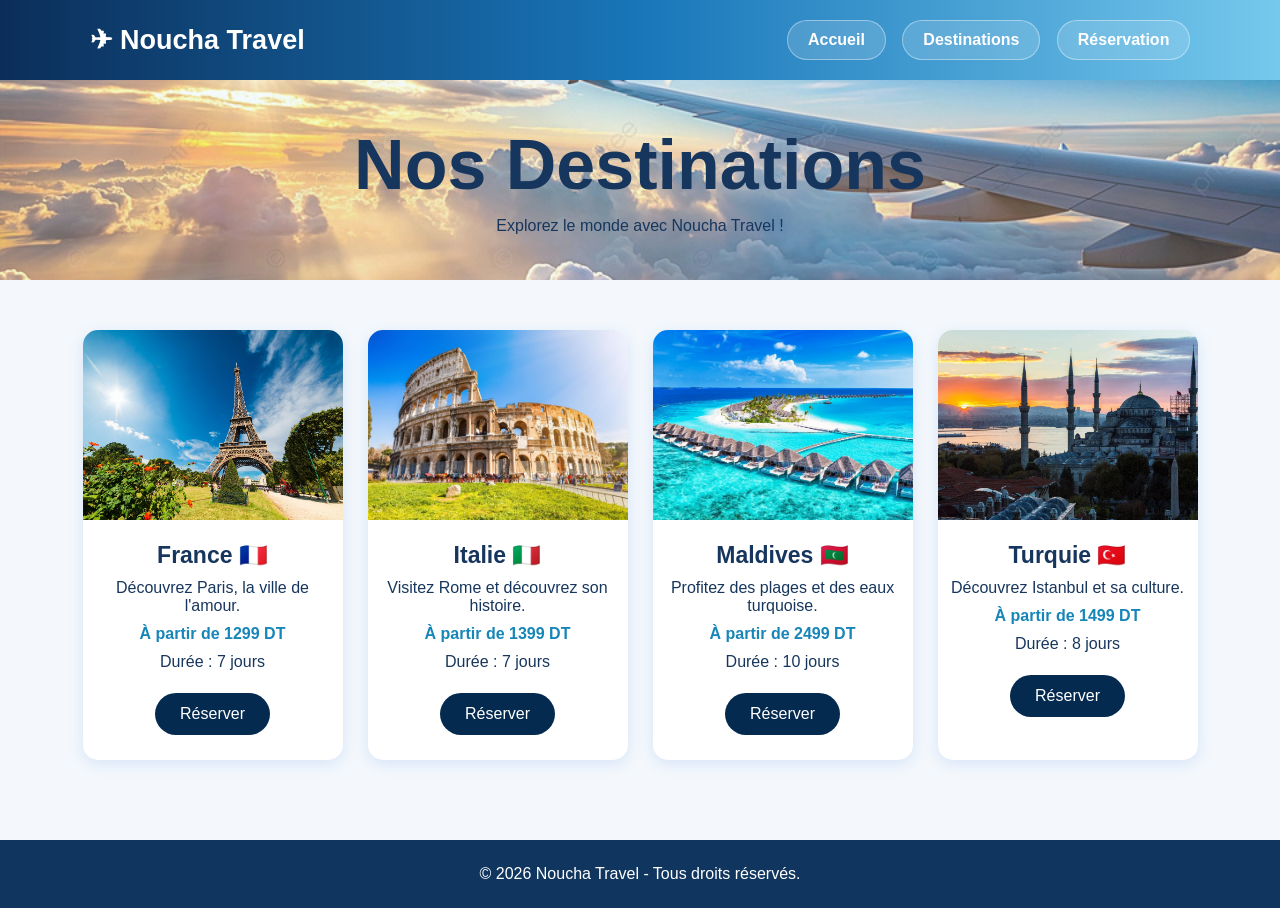
==== destination.html @ 862ea815 "Initial commit - Noucha Travel" ====
<!DOCTYPE html>
<html lang="fr">
<head>
    <meta charset="UTF-8">
    <meta name="viewport" content="width=device-width, initial-scale=1.0">
    <title>Noucha Travel - Destinations</title>
    <link rel="stylesheet" href="style.css">
</head>

<body>

<header>
    <h1>✈ Noucha Travel</h1>

    <nav>
        <a href="index.html">Accueil</a>
        <a href="destination.html">Destinations</a>
        <a href="reservation.html">Réservation</a>
    </nav>
</header>

<section class="page-title">
    <h2>Nos Destinations</h2>
    <p>Explorez le monde avec Noucha Travel !</p>
</section>

<section class="destinations">

    <div class="destination-card">
        <img src="p1.jpeg" alt="France">

        <h3>France 🇫🇷</h3>
        <p>Découvrez Paris, la ville de l'amour.</p>
        <p class="price">À partir de 1299 DT</p>
        <p>Durée : 7 jours</p>
        <a href="reservation.html" class="btn">Réserver</a>
    </div>

    <div class="destination-card">
        <img src="it.jpeg" alt="Italie">

        <h3>Italie 🇮🇹</h3>
        <p>Visitez Rome et découvrez son histoire.</p>
        <p class="price">À partir de 1399 DT</p>
        <p>Durée : 7 jours</p>
        <a href="reservation.html" class="btn">Réserver</a>
    </div>

    <div class="destination-card">
        <img src="mv.jpeg" alt="Maldives">

        <h3>Maldives 🇲🇻</h3>
        <p>Profitez des plages et des eaux turquoise.</p>
        <p class="price">À partir de 2499 DT</p>
        <p>Durée : 10 jours</p>
        <a href="reservation.html" class="btn">Réserver</a>
    </div>

    <div class="destination-card">
        <img src="tr.jpeg" alt="Turquie">

        <h3>Turquie 🇹🇷</h3>
        <p>Découvrez Istanbul et sa culture.</p>
        <p class="price">À partir de 1499 DT</p>
        <p>Durée : 8 jours</p>
        <a href="reservation.html" class="btn">Réserver</a>
    </div>

</section>

<footer>
    <p>© 2026 Noucha Travel - Tous droits réservés.</p>
</footer>

</body>
</html>
---- style.css ----
*,*::after,*::before{
    margin: 0;
    padding: 0;
    box-sizing: border-box;
}

body {
    font-family: Arial, sans-serif;
    background-color: #f4f8fc;
    color: #17365d;
}

/* HEADER */

header {
    background: linear-gradient(90deg, #0b2e59, #1976b9, #75c9ed);
    padding: 20px 7%;
    display: flex;
    justify-content: space-between;
    align-items: center;
    box-shadow: 0px 5px 15px rgba(10, 45, 85, 0.4);
}
header h1 {
    color: white;
    font-size: 27px;
}


nav a {
    display: inline-block;
    text-decoration: none;
    color: white;
    background: rgba(255, 255, 255, 0.15);
    padding: 10px 20px;
    margin-left: 12px;
    border-radius: 25px;
    font-weight: bold;
    border: 1px solid rgba(255, 255, 255, 0.4);
    transition: all 0.3s ease;
}
/* HOVER */

nav a:hover {
    background-color: white;
    color: #124477;
    transform: scale(1.1);
    box-shadow: 0 5px 15px rgba(0, 0, 0, 0.2);
}

/* ACCUEIL */

.hero {
    height: 480px;
    background-image:
    linear-gradient(rgba(0,30,70,0.3), rgba(0,30,70,0.3)),
    url("p2.jpeg");
    background-size: cover;
    background-position: center;
    display: flex;
    align-items: center;
    padding: 50px 8%;
    color: white;
}

.hero-content {
    max-width: 600px;
}

.hero h2 {
    font-size: 45px;
    margin-bottom: 20px;
} 

.hero p {
    font-size: 18px;
    margin-bottom: 30px;
    line-height: 1.6;
}

.btn {
    display: inline-block;
    background-color: #052a4f;
    color: white;
    padding: 12px 25px;
    text-decoration: none;
    border-radius: 25px;
    margin-top: 12px;

    animation: float 2s ease-in-out infinite;
}

@keyframes float {
    0% {
        transform: translateY(0);
    }

    50% {
        transform: translateY(-5px);
    }

    100% {
        transform: translateY(0);
    }
}

.btn:hover {
    background-color: #3a6176;
}

/* ABOUT */

.about {
    text-align: center;
    padding: 55px 10%;
}

.about h2, .services h2 {
    font-size: 30px;
    margin-bottom: 20px;
    color: #124477;
}

.about p {
    font-size: 17px;
    line-height: 1.8;
}

/* SERVICES */

.services {
    text-align: center;
    padding: 35px 7%;
}

.service-container {
    display: flex;
    justify-content: center;
    gap: 25px;
    margin-top: 30px;
}

.service {
    background-color: white;
    padding: 30px 20px;
    border-radius: 15px;
    flex: 1;
    box-shadow: 0 5px 20px rgba(135, 206, 250, 0.5);
}

.service h3 {
    margin-bottom: 15px;
    color: #2184c6;
}

/* TITRES DES PAGES */

.page-title {
    text-align: center;
    padding: 45px 15px;
    background: 
        linear-gradient(rgba(220, 238, 255, 0.25), rgba(220, 238, 255, 0.25)),
        url("f.jpg");

    background-size: cover;
    background-position: center;
    background-repeat: no-repeat;
}

.page-title h2 {
    font-size: 70px;
    margin-bottom: 12px;
}

/* DESTINATIONS */

.destinations {
    display: flex;
    justify-content: center;
    flex-wrap: wrap;
    gap: 25px;
    padding: 50px 5%;
}

.destination-card {
    background-color: white;
    width: 260px;
    text-align: center;
    padding-bottom: 25px;
    border-radius: 15px;
    overflow: hidden;
    box-shadow: 0 4px 15px rgba(100, 149, 237, 0.20);

    transition: transform 0.3s ease;
}

.destination-card:hover {
    transform: scale(1.05);
}
.destination-card img {
    width: 100%;
    height: 190px;
    object-fit: cover;
}

.destination-card h3 {
    margin: 18px 0 10px;
    font-size: 23px;
}

.destination-card p {
    margin: 10px;
}

.price {
    color: #1686b9;
    font-weight: bold;
}
/*wsolt houni*/

/* FORMULAIRE */

.form-container {
    background-color: white;
    width: 65%;
    max-width: 650px;
    margin: 40px auto;
    padding: 35px;
    border-radius: 15px;
    box-shadow: 0 4px 20px #d0dce9;
}

.form-container h2 {
    text-align: center;
    margin-bottom: 30px;
    color: #124477;
}

form label {
    display: block;
    font-weight: bold;
    margin: 15px 0 8px;
}

form input:not([type="radio"]),
form select,
form textarea {
    width: 100%;
    padding: 12px;
    border: 1px solid #bdcfe0;
    border-radius: 7px;
    font-size: 15px;
}

form input:focus,
form select:focus,
form textarea:focus {
    outline: 2px solid #42a5d9;
}

.radio-group {
    display: flex;
    align-items: center;
    gap: 10px;
    flex-wrap: wrap;
}

.form-buttons {
    display: flex;
    justify-content: center;
    gap: 15px;
    margin-top: 25px;
}

.form-buttons button {
    padding: 12px 25px;
    border: none;
    border-radius: 20px;
    background-color: #124477;
    color: white;
    cursor: pointer;
}

.form-buttons .reset {
    background-color: #7c8da0;
}

.form-buttons button:hover {
    opacity: 0.8;
}

/* FOOTER */

footer {
    background-color: #10365f;
    color: white;
    text-align: center;
    padding: 25px;
    margin-top: 30px;
}

/* RESPONSIVE */

@media (max-width: 700px) {

    header {
        flex-direction: column;
        gap: 20px;
    }

    nav a {
        margin: 5px;
        font-size: 14px;
    }

    .hero h2 {
        font-size: 30px;
    }

    .service-container {
        flex-direction: column;
    }

    .form-container {
        width: 92%;
        padding: 20px;
    }
}
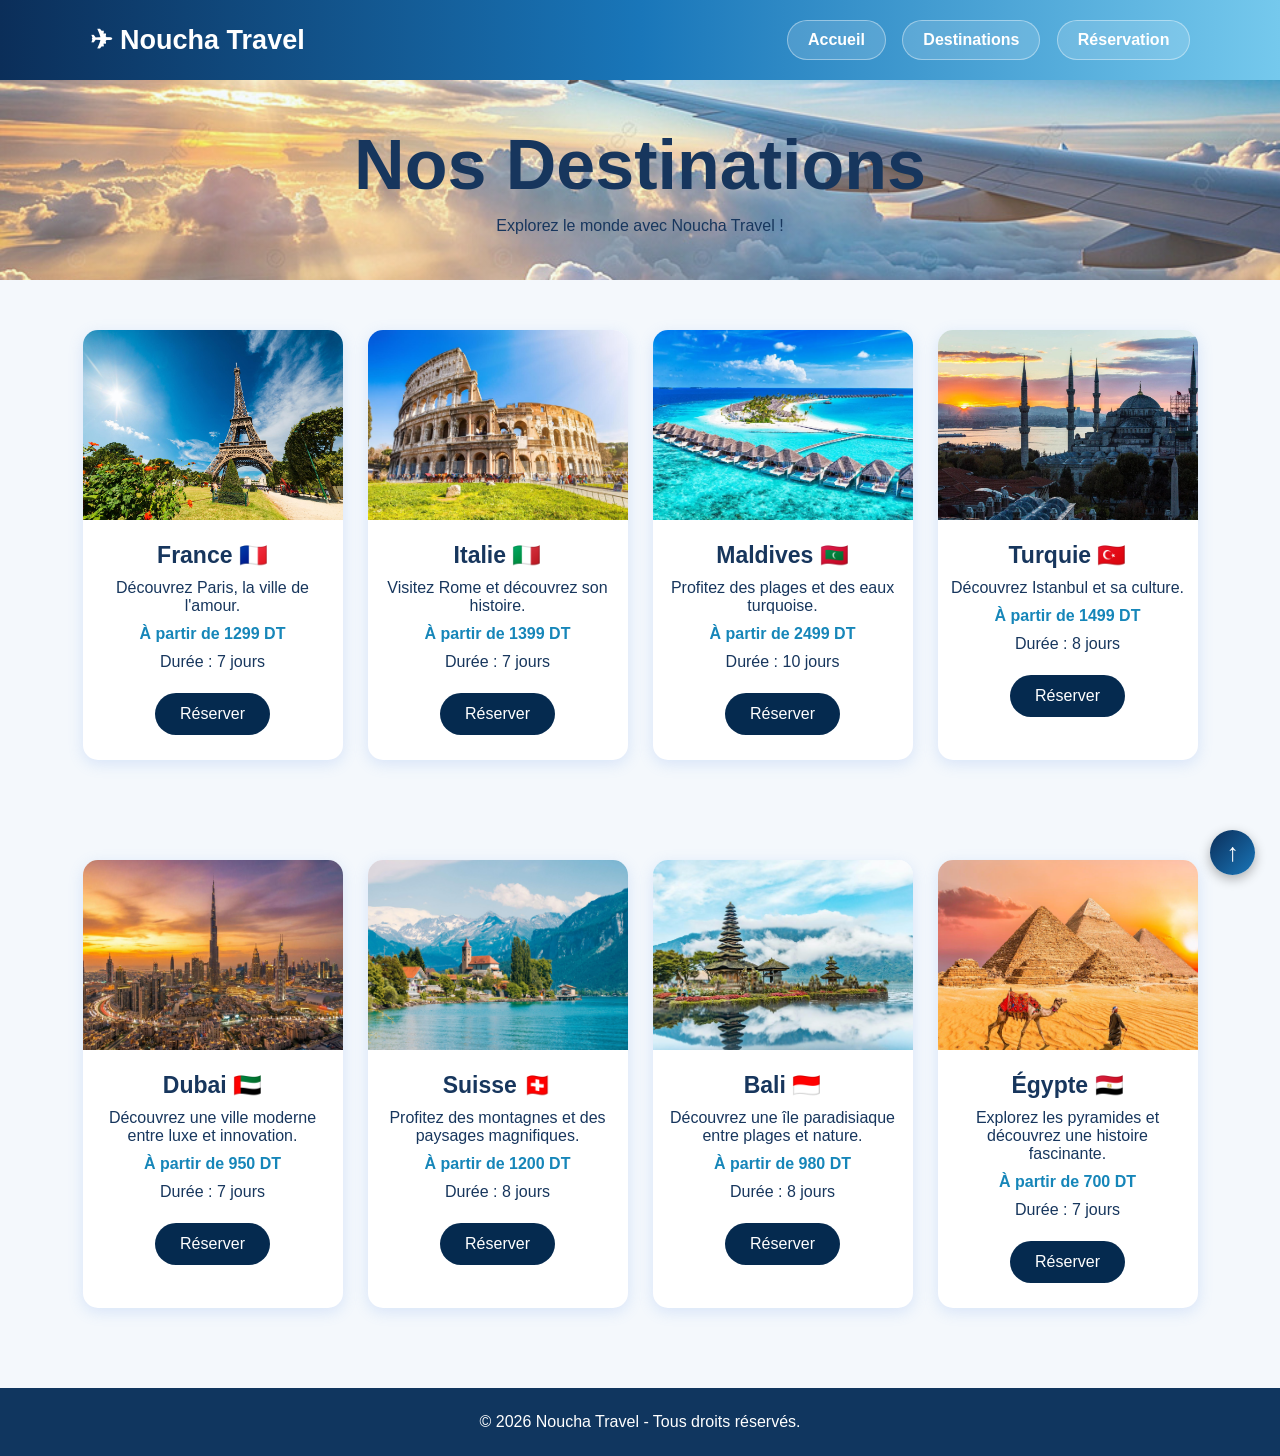
==== commit be06e6ad: "Mise à jour du projet" ====
--- a/destination.html
+++ b/destination.html
@@ -8,7 +8,7 @@
     <link rel="stylesheet" href="style.css">
 </head>
 
-<body>
+<body id="top">
 
 <header>
     <h1>✈ Noucha Travel</h1>
@@ -66,12 +66,54 @@
         <p>Durée : 8 jours</p>
         <a href="reservation.html" class="btn">Réserver</a>
     </div>
+</section>
+
+<section class="destinations">
+
+    <div class="destination-card">
+        <img src="dubai.jpeg" alt="Dubai">
+
+        <h3>Dubai 🇦🇪</h3>
+        <p>Découvrez une ville moderne entre luxe et innovation.</p>
+        <p class="price">À partir de 950 DT</p>
+        <p>Durée : 7 jours</p>
+        <a href="reservation.html" class="btn">Réserver</a>
+    </div>
+
+    <div class="destination-card">
+        <img src="suisse.jpeg" alt="Suisse">
+
+        <h3>Suisse 🇨🇭</h3>
+        <p>Profitez des montagnes et des paysages magnifiques.</p>
+        <p class="price">À partir de 1200 DT</p>
+        <p>Durée : 8 jours</p>
+        <a href="reservation.html" class="btn">Réserver</a>
+    </div>
+
+    <div class="destination-card">
+        <img src="bali.jpeg" alt="Bali">
+
+        <h3>Bali 🇮🇩</h3>
+        <p>Découvrez une île paradisiaque entre plages et nature.</p>
+        <p class="price">À partir de 980 DT</p>
+        <p>Durée : 8 jours</p>
+        <a href="reservation.html" class="btn">Réserver</a>
+    </div>
+
+    <div class="destination-card">
+        <img src="eyg.jpeg" alt="Égypte">
+
+        <h3>Égypte 🇪🇬</h3>
+        <p>Explorez les pyramides et découvrez une histoire fascinante.</p>
+        <p class="price">À partir de 700 DT</p>
+        <p>Durée : 7 jours</p>
+        <a href="reservation.html" class="btn">Réserver</a>
+    </div>
 
 </section>
-
 <footer>
     <p>© 2026 Noucha Travel - Tous droits réservés.</p>
 </footer>
-
+<a href="#" class="back-to-top">↑</a>
 </body>
 </html>
--- a/style.css
+++ b/style.css
@@ -222,12 +222,12 @@
 
 .form-container {
     background-color: white;
-    width: 65%;
-    max-width: 650px;
+    width: 100%;
+    max-width: 800px;
     margin: 40px auto;
     padding: 35px;
     border-radius: 15px;
-    box-shadow: 0 4px 20px #d0dce9;
+    box-shadow: 0 4px 20px #031c37;
 }
 
 .form-container h2 {
@@ -326,3 +326,43 @@
         padding: 20px;
     }
 }
+form input:focus,
+form select:focus,
+form textarea:focus {
+    background-color: #124477;
+    color: white;
+    outline: 2px solid #42a5d9;
+}
+
+form input:focus::placeholder,
+form textarea:focus::placeholder {
+    color: white;
+}
+/* RETOUR EN HAUT */
+.back-to-top {
+    position: fixed;
+    bottom: 25px;
+    right: 25px;
+    width: 45px;
+    height: 45px;
+    background: linear-gradient(135deg, #0b2e59, #1976b9);
+    color: white;
+    text-decoration: none;
+    font-size: 25px;
+    font-weight: bold;
+    display: flex;
+    justify-content: center;
+    align-items: center;
+    border-radius: 50%;
+    box-shadow: 0 4px 12px rgba(0, 0, 0, 0.3);
+    transition: all 0.3s ease;
+}
+
+.back-to-top:hover {
+    background: #75c9ed;
+    color: #0b2e59;
+    transform: translateY(-5px);
+}
+html {
+    scroll-behavior: smooth;
+}
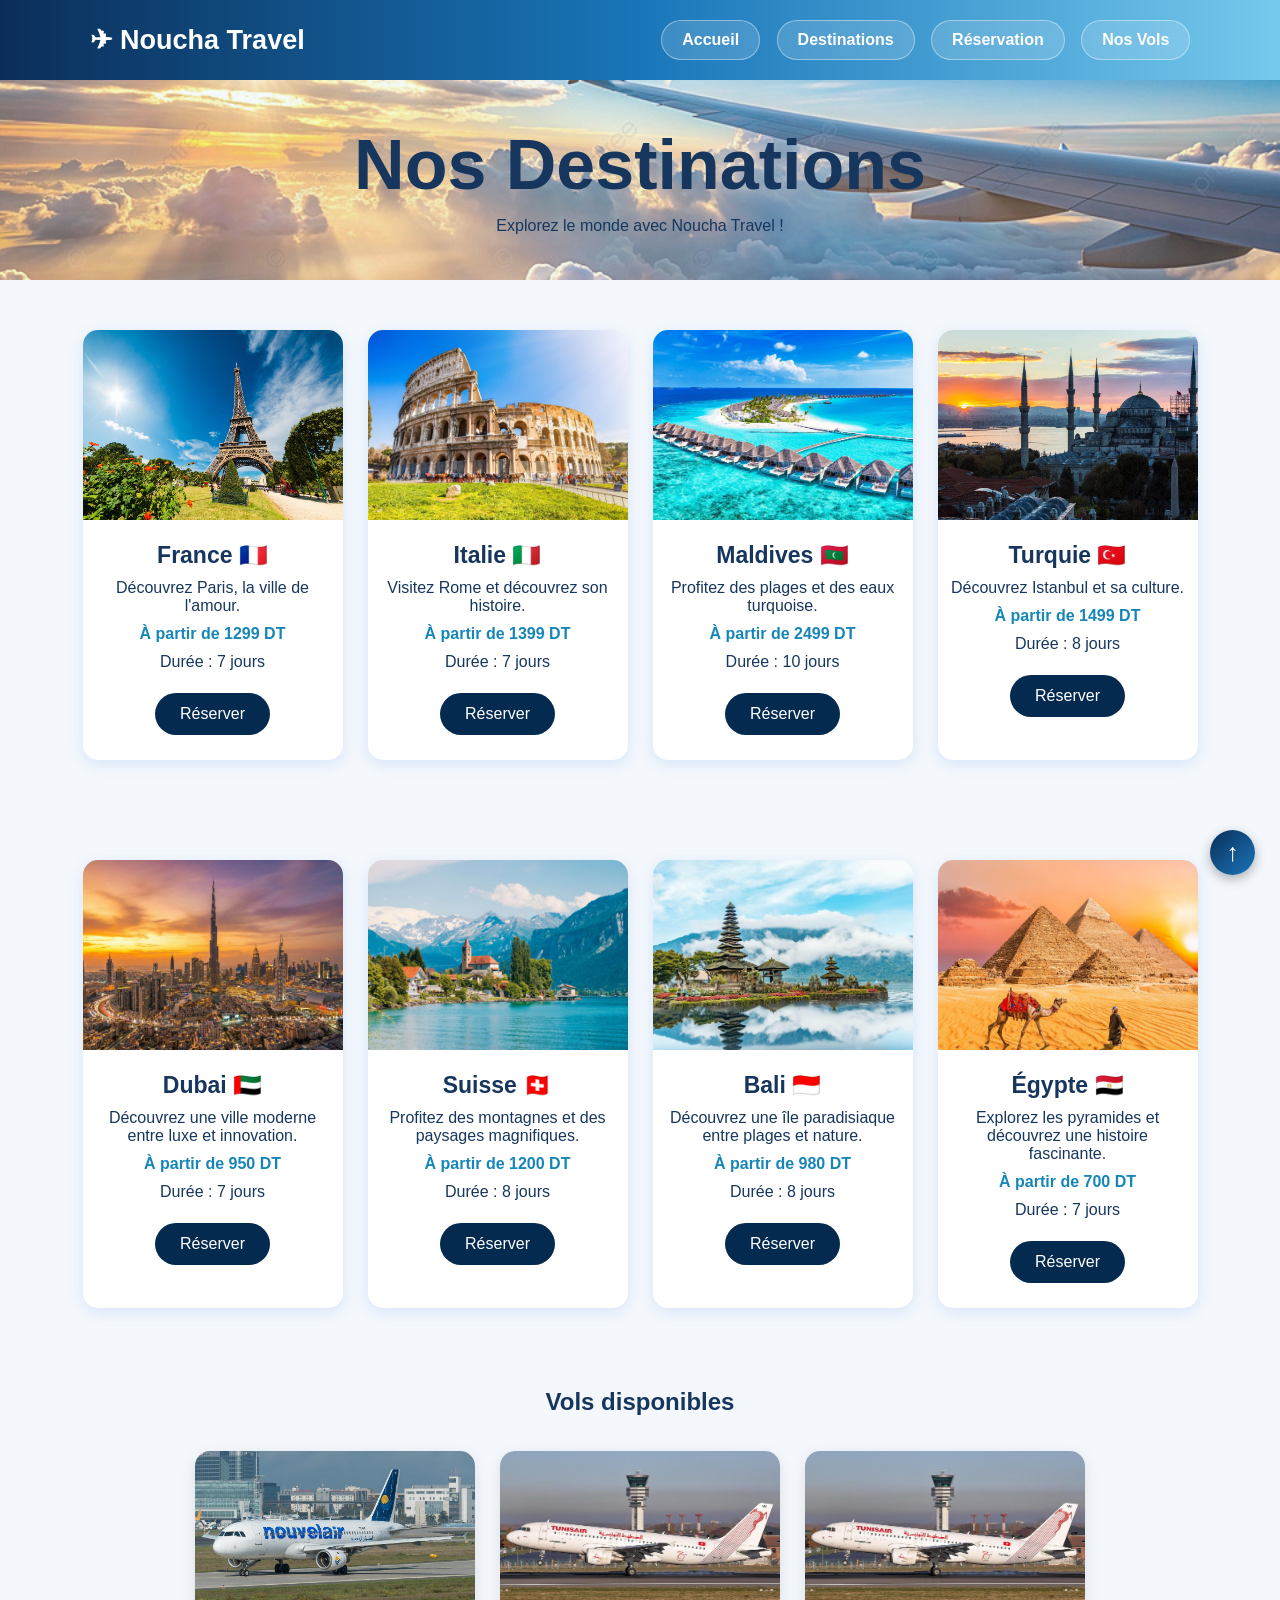
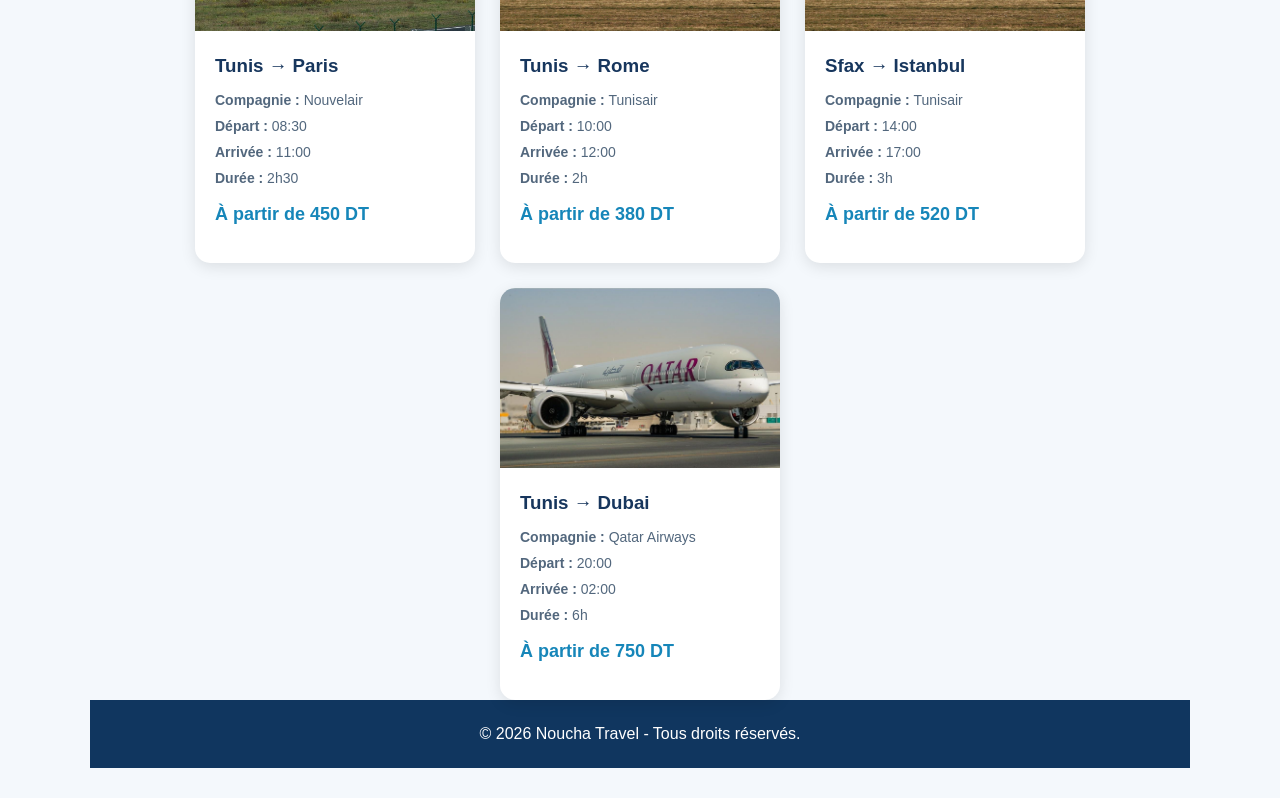
==== commit 20c1367e: "Mise a jour du projet Noucha Travel/ajouter un autre page html nos vols et leur controle js" ====
--- a/destination.html
+++ b/destination.html
@@ -9,7 +9,7 @@
 </head>
 
 <body id="top">
-
+<main>
 <header>
     <h1>✈ Noucha Travel</h1>
 
@@ -17,6 +17,7 @@
         <a href="index.html">Accueil</a>
         <a href="destination.html">Destinations</a>
         <a href="reservation.html">Réservation</a>
+        <a href="vols.html">Nos Vols</a>
     </nav>
 </header>
 
@@ -111,9 +112,110 @@
     </div>
 
 </section>
+<section class="vols-section">
+
+        <h2>Vols disponibles</h2>
+
+        <section class="vols-container" id="listeVols">
+
+            <!-- VOL 1 -->
+            <article class="vol-card"
+                data-depart="Tunis"
+                data-arrivee="Paris">
+
+                <img src="nouv.jpeg" alt="Avion Nouvelair">
+
+                <div class="vol-info">
+
+                    <h3>Tunis → Paris</h3>
+
+                    <p><strong>Compagnie :</strong> Nouvelair</p>
+                    <p><strong>Départ :</strong> 08:30</p>
+                    <p><strong>Arrivée :</strong> 11:00</p>
+                    <p><strong>Durée :</strong> 2h30</p>
+
+                    <p class="price">
+                        À partir de 450 DT
+                    </p>
+
+                </div>
+            </article>
+
+            <!-- VOL 2 -->
+            <article class="vol-card"
+                data-depart="Tunis"
+                data-arrivee="Rome">
+
+                <img src="tunisa.jpeg" alt="Avion Tunisair">
+
+                <div class="vol-info">
+
+                    <h3>Tunis → Rome</h3>
+
+                    <p><strong>Compagnie :</strong> Tunisair</p>
+                    <p><strong>Départ :</strong> 10:00</p>
+                    <p><strong>Arrivée :</strong> 12:00</p>
+                    <p><strong>Durée :</strong> 2h</p>
+
+                    <p class="price">
+                        À partir de 380 DT
+                    </p>
+
+                </div>
+            </article>
+
+            <!-- VOL 3 -->
+            <article class="vol-card"
+                data-depart="Sfax"
+                data-arrivee="Istanbul">
+
+                <img src="tunisa.jpeg" alt="Avion Tunisair">
+
+                <div class="vol-info">
+
+                    <h3>Sfax → Istanbul</h3>
+
+                    <p><strong>Compagnie :</strong> Tunisair</p>
+                    <p><strong>Départ :</strong> 14:00</p>
+                    <p><strong>Arrivée :</strong> 17:00</p>
+                    <p><strong>Durée :</strong> 3h</p>
+
+                    <p class="price">
+                        À partir de 520 DT
+                    </p>
+
+                </div>
+            </article>
+
+            <!-- VOL 4 -->
+            <article class="vol-card"
+                data-depart="Tunis"
+                data-arrivee="Dubai">
+
+                <img src="qatar.jpeg" alt="Avion Qatar Airways">
+
+                <div class="vol-info">
+
+                    <h3>Tunis → Dubai</h3>
+
+                    <p><strong>Compagnie :</strong> Qatar Airways</p>
+                    <p><strong>Départ :</strong> 20:00</p>
+                    <p><strong>Arrivée :</strong> 02:00</p>
+                    <p><strong>Durée :</strong> 6h</p>
+
+                    <p class="price">
+                        À partir de 750 DT
+                    </p>
+
+                </div>
+            </article>
+        </section>
+
 <footer>
     <p>© 2026 Noucha Travel - Tous droits réservés.</p>
 </footer>
+</main>
 <a href="#" class="back-to-top">↑</a>
+<script src="controlejs.js" defer></script>
 </body>
 </html>
--- a/style.css
+++ b/style.css
@@ -5,10 +5,19 @@
     box-sizing: border-box;
 }
 
+html,
+body {
+    min-height: 100%;
+}
+
 body {
     font-family: Arial, sans-serif;
     background-color: #f4f8fc;
     color: #17365d;
+
+    min-height: 100vh;
+    display: flex;
+    flex-direction: column;
 }
 
 /* HEADER */
@@ -216,7 +225,6 @@
     color: #1686b9;
     font-weight: bold;
 }
-/*wsolt houni*/
 
 /* FORMULAIRE */
 
@@ -251,13 +259,6 @@
     border-radius: 7px;
     font-size: 15px;
 }
-
-form input:focus,
-form select:focus,
-form textarea:focus {
-    outline: 2px solid #42a5d9;
-}
-
 .radio-group {
     display: flex;
     align-items: center;
@@ -290,13 +291,15 @@
 }
 
 /* FOOTER */
-
 footer {
     background-color: #10365f;
     color: white;
     text-align: center;
     padding: 25px;
-    margin-top: 30px;
+    margin-top: auto;
+}
+main {
+    flex: 1;
 }
 
 /* RESPONSIVE */
@@ -365,4 +368,253 @@
 }
 html {
     scroll-behavior: smooth;
-}+}
+
+/* =========================
+   PAGE NOS VOLS
+========================= */
+
+.vols-intro {
+    text-align: center;
+    padding: 40px 20px;
+}
+
+.vols-intro h2 {
+    color: #17365d;
+    margin-bottom: 15px;
+}
+
+.vols-intro p {
+    max-width: 700px;
+    margin: auto;
+    line-height: 1.7;
+}
+
+
+/* RECHERCHE */
+
+.recherche-vols {
+    background-color: white;
+    max-width: 900px;
+    margin: 20px auto 50px;
+    padding: 30px;
+    border-radius: 15px;
+    box-shadow: 0 4px 15px rgba(0, 0, 0, 0.08);
+}
+
+.recherche-vols h2 {
+    text-align: center;
+    margin-bottom: 25px;
+    color: #17365d;
+}
+
+#formRechercheVol {
+    display: flex;
+    flex-wrap: wrap;
+    align-items: end;
+    justify-content: center;
+    gap: 20px;
+}
+
+.champ-vol {
+    display: flex;
+    flex-direction: column;
+    gap: 8px;
+    flex: 1;
+    min-width: 180px;
+}
+
+.champ-vol label {
+    font-weight: bold;
+    color: #17365d;
+}
+
+.champ-vol select {
+    padding: 12px;
+    border: 1px solid #b7d9ed;
+    border-radius: 8px;
+    background-color: #f4f8fc;
+    color: #17365d;
+    outline: none;
+}
+
+.champ-vol select:focus {
+    border-color: #1976b9;
+}
+
+#messageRecherche {
+    text-align: center;
+    color: #1976b9;
+    margin-top: 20px;
+    font-weight: bold;
+}
+
+
+/* CARTES DES VOLS */
+
+.vols-section {
+    padding: 30px 7%;
+}
+
+.vols-section > h2 {
+    text-align: center;
+    color: #17365d;
+    margin-bottom: 35px;
+}
+
+.vols-container {
+    display: flex;
+    flex-wrap: wrap;
+    justify-content: center;
+    gap: 25px;
+}
+
+.vol-card {
+    background-color: white;
+    width: 280px;
+    border-radius: 15px;
+    overflow: hidden;
+    box-shadow: 0 4px 15px rgba(0, 0, 0, 0.10);
+    transition: 0.3s;
+}
+
+.vol-card:hover {
+    transform: translateY(-8px);
+    box-shadow: 0 8px 20px rgba(25, 118, 185, 0.20);
+}
+
+.vol-card img {
+    width: 100%;
+    height: 180px;
+    object-fit: cover;
+}
+
+.vol-info {
+    padding: 20px;
+}
+
+.vol-info h3 {
+    color: #17365d;
+    margin-bottom: 15px;
+}
+
+.vol-info p {
+    margin: 10px 0;
+    color: #52677d;
+    font-size: 14px;
+}
+
+.vol-info .price {
+    color: #1686b9;
+    font-size: 18px;
+    font-weight: bold;
+    margin: 18px 0;
+}
+/* MESSAGE AUCUN VOL */
+
+#aucunVol {
+    display: none;
+    text-align: center;
+    color: #b83232;
+    font-weight: bold;
+    margin: 30px 0;
+}
+/* INFORMATIONS */
+
+.vols-info {
+    padding: 40px 7%;
+    text-align: center;
+}
+
+.vols-info h2 {
+    color: #17365d;
+    margin-bottom: 30px;
+}
+
+
+/* RESPONSIVE */
+
+@media (max-width: 700px) {
+
+    .recherche-vols {
+        margin: 20px;
+        padding: 20px;
+    }
+
+    #formRechercheVol {
+        flex-direction: column;
+        align-items: stretch;
+    }
+
+    .champ-vol {
+        width: 100%;
+    }
+
+    .vol-card {
+        width: 100%;
+        max-width: 350px;
+    }
+
+    .vols-section {
+        padding: 20px;
+    }
+
+}
+
+/* FORMULAIRE RESERVATION BILLET */
+
+#reservationBillet {
+    margin: 50px auto;
+}
+
+#reservationBillet h2 {
+    text-align: center;
+    color: #17365d;
+    margin-bottom: 15px;
+}
+
+#reservationBillet > p {
+    text-align: center;
+    margin-bottom: 25px;
+}
+
+#formBillet {
+    display: flex;
+    flex-direction: column;
+    gap: 12px;
+}
+
+#formBillet label {
+    font-weight: bold;
+    color: #17365d;
+}
+
+#formBillet input,
+#formBillet select {
+    width: 100%;
+    padding: 12px;
+    border: 1px solid #b7d9ed;
+    border-radius: 8px;
+    background-color: #f4f8fc;
+    color: #17365d;
+}
+
+#formBillet input:focus,
+#formBillet select:focus {
+    outline: none;
+    border-color: #1976b9;
+}
+
+#formBillet .form-buttons {
+    display: flex;
+    flex-wrap: wrap;
+    justify-content: center;
+    gap: 15px;
+    margin-top: 20px;
+}
+
+#messageBillet {
+    text-align: center;
+    font-weight: bold;
+    margin-top: 15px;
+}
